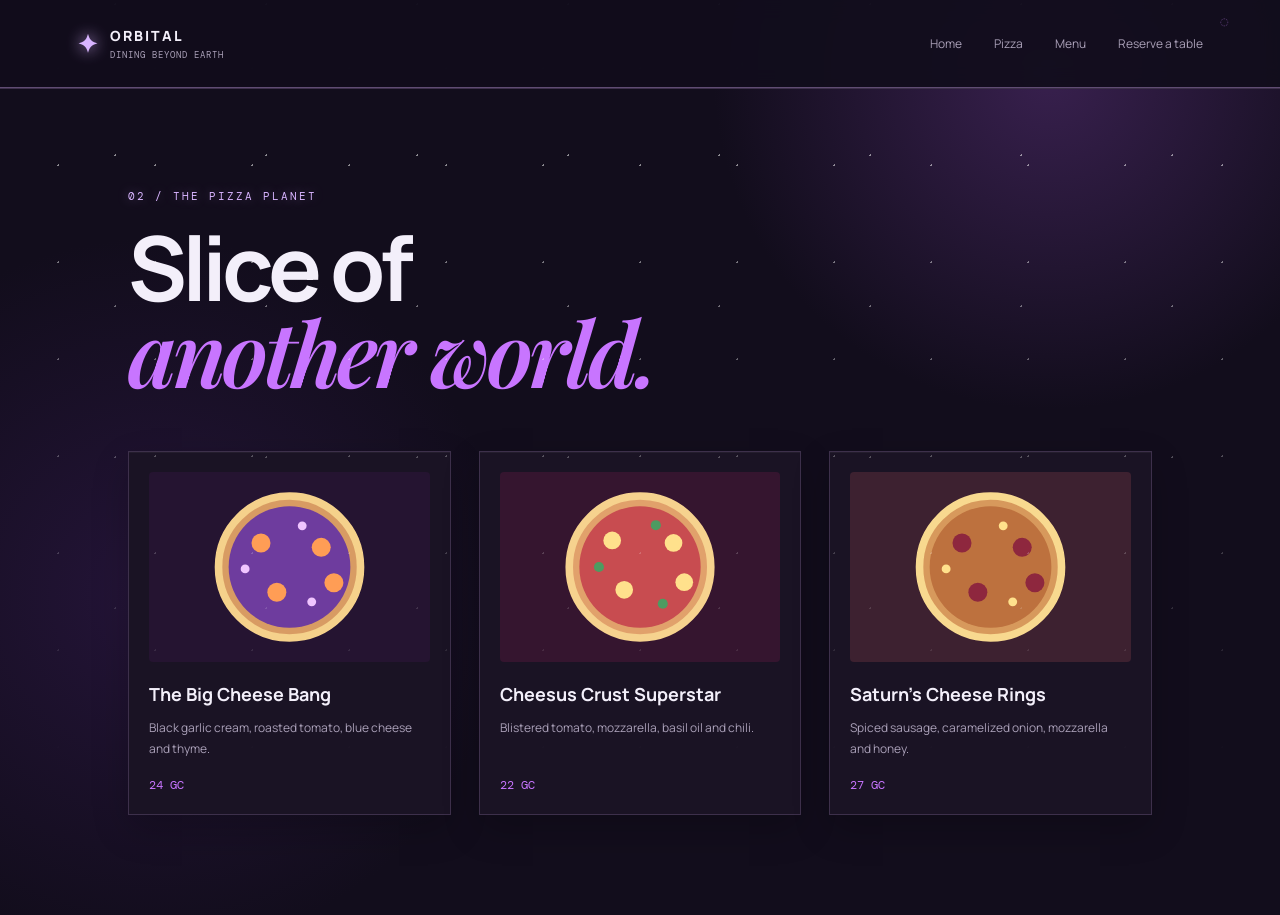
==== pizza.html @ 0a369901 "split restaurant sections into separate pages" ====
<!doctype html><html lang="en"><head><meta charset="UTF-8"><meta name="viewport" content="width=device-width,initial-scale=1"><title>ORBITAL — Pizza</title><link rel="stylesheet" href="styles.css"></head><body><div class="stars"></div><header class="nav"><a class="brand" href="index.html"><span class="brand-mark">✦</span><span>ORBITAL<small>DINING BEYOND EARTH</small></span></a><nav><a href="index.html">Home</a><a href="pizza.html">Pizza</a><a href="menu.html">Menu</a><a href="reserve.html">Reserve a table</a></nav></header><main><section class="pizza page-section"><div class="section-kicker">02 / THE PIZZA PLANET</div><h2>Slice of<br><em>another world.</em></h2><div class="pizza-grid"><article><img src="pizza-purple.svg" alt="The Big Cheese Bang pizza"><h3>The Big Cheese Bang</h3><p>Black garlic cream, roasted tomato, blue cheese and thyme.</p><strong>24 GC</strong></article><article><img src="pizza-red.svg" alt="Cheesus Crust Superstar pizza"><h3>Cheesus Crust Superstar</h3><p>Blistered tomato, mozzarella, basil oil and chili.</p><strong>22 GC</strong></article><article><img src="pizza-gold.svg" alt="Saturn's Cheese Rings pizza"><h3>Saturn's Cheese Rings</h3><p>Spiced sausage, caramelized onion, mozzarella and honey.</p><strong>27 GC</strong></article></div></section></main></body></html>
---- styles.css ----
@import url('https://fonts.googleapis.com/css2?family=DM+Mono:wght@400;500&family=Manrope:wght@400;600;700;800&family=Playfair+Display:ital,wght@0,600;1,600;1,700&display=swap');
:root{--ink:#eff0ea;--muted:#9b9d98;--bg:#111311;--line:#363a35;--lime:#c8ef5f;--orange:#ff6e42}*{box-sizing:border-box}html{scroll-behavior:smooth}body{margin:0;background:var(--bg);color:var(--ink);font-family:Manrope, sans-serif}.stars{position:fixed;inset:0;opacity:.5;pointer-events:none;background-image:radial-gradient(#fff 1px,transparent 1px),radial-gradient(#fff 1px,transparent 1px);background-size:97px 97px,151px 151px;background-position:10px 20px,40px 80px;mask-image:linear-gradient(to bottom,#000,transparent 85%)}.nav{height:88px;border-bottom:1px solid var(--line);display:flex;align-items:center;justify-content:space-between;padding:0 6vw;position:sticky;top:0;background:#111311eF;backdrop-filter:blur(10px);z-index:5}.brand{display:flex;gap:10px;align-items:center;color:var(--ink);font-size:14px;font-weight:800;letter-spacing:2px;text-decoration:none}.brand small{display:block;color:var(--muted);font:9px 'DM Mono';letter-spacing:1px;margin-top:4px}.brand-mark{color:var(--lime);font-size:25px}.nav nav{display:flex;gap:32px}.nav nav a,.cart-link,.text-link{color:var(--muted);text-decoration:none;font-size:12px}.nav nav a:hover,.text-link:hover{color:var(--lime)}.cart-link{color:var(--ink);border:1px solid var(--line);padding:10px 14px;border-radius:20px}.cart-link b{color:var(--bg);background:var(--lime);border-radius:10px;padding:2px 6px;margin-left:5px}.page-section,.welcome{padding:100px 10vw;max-width:1500px;margin:auto}.hero{min-height:600px;display:flex;align-items:center;justify-content:space-between;overflow:hidden}.eyebrow,.section-kicker{font:11px 'DM Mono';letter-spacing:2px;color:var(--lime)}h1,h2{font-size:clamp(52px,7vw,105px);line-height:.94;margin:22px 0;font-weight:700;letter-spacing:-5px}h1 em,h2 em{font-family:'Playfair Display';font-weight:600;color:var(--orange);letter-spacing:-4px}.lead{color:var(--muted);max-width:430px;line-height:1.8;font-size:14px}.hero-actions{display:flex;align-items:center;gap:25px;margin-top:35px}.button{border:0;padding:15px 20px;border-radius:2px;font:600 12px Manrope;cursor:pointer}.button.primary{background:var(--lime);color:#111}.button span{padding-left:18px;font-size:16px}.hero-orbit{width:38vw;height:410px;position:relative}.planet{width:220px;height:220px;border-radius:50%;background:radial-gradient(circle at 30% 25%,#efb27e,#b74434 42%,#341c23 75%);position:absolute;top:90px;left:25%;box-shadow:0 0 80px #ea603d66;display:grid;place-items:center;font-size:35px;color:#ffdc93}.ring{position:absolute;border:1px solid #c8ef5f77;border-radius:50%;transform:rotate(-22deg)}.ring-one{width:420px;height:145px;top:130px;left:5%}.ring-two{width:510px;height:190px;top:105px;left:-5%;border-color:#fff4}.orbit-label{position:absolute;right:0;bottom:50px;color:var(--muted);font:10px 'DM Mono';line-height:2}.orbit-label strong{color:var(--lime);font-weight:400}.welcome{border-top:1px solid var(--line);display:grid;grid-template-columns:1fr 2fr 1fr;gap:50px}.welcome h2,.reserve h2{font-size:48px;letter-spacing:-3px;margin-top:0}.welcome p,.reserve p{color:var(--muted);font-size:14px;line-height:1.8;max-width:430px}.stat{display:flex;gap:15px;align-items:center;justify-content:flex-end}.stat strong{font-size:50px}.stat span{font:10px 'DM Mono';color:var(--muted);line-height:1.7}.stat i{color:var(--lime);font-style:normal;letter-spacing:3px}.menu-section{background:#171a16;max-width:none;padding-left:10vw;padding-right:10vw}.section-head{display:flex;justify-content:space-between;align-items:end}.section-head h2{font-size:60px;margin-bottom:8px}.section-head p{color:var(--muted)}.pill-note{font:11px 'DM Mono';color:var(--lime);border:1px solid #41502a;padding:12px 16px}.menu-category{margin-top:58px}.menu-category>h3{font:13px 'DM Mono';color:var(--lime);text-transform:uppercase;letter-spacing:2px;border-bottom:1px solid var(--line);padding-bottom:15px}.menu-category>h3 span{float:right}.dish-list{display:grid;grid-template-columns:1fr 1fr;gap:0 50px}.dish{padding:24px 0;display:flex;gap:18px;border-bottom:1px solid #292d29}.dish-art{min-width:65px;height:65px;border-radius:50%;background:#292e27;color:var(--lime);display:grid;place-items:center;font-size:27px}.dish-info{flex:1}.dish-title{display:flex;justify-content:space-between}.dish h4{margin:0;font-size:16px}.dish-title strong{font:13px 'DM Mono';color:var(--orange)}.dish p{font-size:12px;line-height:1.6;color:var(--muted);margin:8px 0 13px}.dish-bottom{display:flex;justify-content:space-between;align-items:center}.stars{display:flex}.star{background:none;border:0;padding:0 2px;color:#454a42;font-size:15px;cursor:pointer}.star.active{color:var(--lime)}.add{border:1px solid var(--line);background:transparent;color:var(--ink);padding:6px 10px;border-radius:2px;font:11px 'DM Mono';cursor:pointer}.add:hover{border-color:var(--lime);color:var(--lime)}.reserve{display:grid;grid-template-columns:1fr 1fr;gap:100px}.reserve h2{font-size:55px}.reserve form{display:grid;gap:20px;align-content:center}.reserve label{font:10px 'DM Mono';color:var(--muted);display:grid;gap:8px}.reserve input,.reserve select{background:transparent;color:var(--ink);border:0;border-bottom:1px solid var(--line);padding:10px 0;font:14px Manrope;outline:0}.reserve select option{background:var(--bg)}.form-message{color:var(--lime)!important;margin:0!important}.bookings{padding:35px 10vw;background:#171a16}.bookings h3{font-size:25px}.booking{display:flex;justify-content:space-between;border-top:1px solid var(--line);padding:16px 0;color:var(--muted);font:12px 'DM Mono'}.booking strong{color:var(--ink);font-family:Manrope}.muted{color:var(--muted);font-size:13px}.cart-drawer{position:fixed;right:-410px;top:0;bottom:0;width:390px;background:#20241e;z-index:10;padding:30px;transition:right .3s;box-shadow:-20px 0 50px #0008}.cart-drawer.open{right:0}.cart-head{display:flex;justify-content:space-between;border-bottom:1px solid var(--line);padding-bottom:20px}.cart-head h3{margin:0}.cart-head button{background:none;color:var(--ink);border:0;font-size:28px;cursor:pointer}.cart-item{display:flex;justify-content:space-between;padding:17px 0;border-bottom:1px solid var(--line);font-size:13px}.cart-item small{display:block;color:var(--muted);font:10px 'DM Mono';margin-top:5px}.cart-item button{border:0;background:#32382f;color:var(--ink);width:24px;height:24px;cursor:pointer}.cart-item b{padding:0 8px}.cart-summary{position:absolute;bottom:30px;left:30px;right:30px;font:12px 'DM Mono';line-height:2.5}.cart-summary div{display:flex;justify-content:space-between}.discount{color:var(--lime)}.total{border-top:1px solid var(--line);font-size:17px;padding-top:8px;margin-top:10px}.cart-summary p{color:var(--lime);font-size:11px;line-height:1.3}.full{width:100%;margin-top:12px}.toast{position:fixed;bottom:25px;left:50%;transform:translate(-50%,20px);background:var(--lime);color:#111;padding:13px 20px;font:11px 'DM Mono';opacity:0;transition:.25s;z-index:20}.toast.show{opacity:1;transform:translate(-50%,0)}
@media(max-width:800px){.nav{padding:0 5vw}.nav nav{display:none}.page-section,.welcome{padding:70px 7vw}.hero{display:block;min-height:720px}.hero-orbit{width:100%;margin-top:35px}.welcome,.reserve{display:block}.stat{justify-content:flex-start;margin-top:35px}.dish-list{grid-template-columns:1fr}.section-head{display:block}.pill-note{display:inline-block;margin-top:20px}.reserve form{margin-top:40px}.cart-drawer{width:100%;right:-100%}}

/* Purple palette */
:root{--ink:#f3effa;--muted:#aaa0b8;--bg:#120d1c;--line:#3d304b;--lime:#d8b4ff;--orange:#c875ff}
body{background:var(--bg)}
.nav{background:#120d1ceF}
.planet{background:radial-gradient(circle at 30% 25%,#e4b8ff,#8d45b9 42%,#291535 75%);box-shadow:0 0 80px #ad55e866;color:#f0d5ff}
.menu-section,.bookings{background:#1a1324}
.cart-drawer{background:#251b31}
.pizza{border-top:1px solid var(--line)}.pizza-intro{display:flex;justify-content:space-between;align-items:end}.pizza-intro h2{font-size:60px}.pizza-intro p{max-width:420px;color:var(--muted);font-size:14px;line-height:1.8}.pizza-signal{font:10px 'DM Mono';color:var(--muted);line-height:2}.pizza-signal strong{color:var(--lime);font-weight:400}.pizza-grid{display:grid;grid-template-columns:repeat(3,1fr);gap:28px;margin-top:55px}.pizza-grid article{border:1px solid var(--line);padding:20px;background:#1a1324}.pizza-grid h3{margin:20px 0 8px;font-size:18px}.pizza-grid p{color:var(--muted);font-size:12px;line-height:1.7;min-height:42px}.pizza-grid article>strong{font:12px 'DM Mono';color:var(--orange)}.pizza-disc{height:190px;border-radius:50%;display:grid;place-items:center;font-size:55px;color:#f3dcff;box-shadow:inset 0 0 35px #0008}.pizza-purple{background:radial-gradient(circle at 35% 30%,#d99cff,#713799 50%,#271330)}.pizza-red{background:radial-gradient(circle at 35% 30%,#ffbd9d,#ae3d68 50%,#36152e)}.pizza-gold{background:radial-gradient(circle at 35% 30%,#ffe394,#bd7545 50%,#402136)}
.pizza-logo{display:flex;align-items:center;gap:12px;color:var(--lime);font-size:38px;font-weight:800;margin-bottom:25px}.pizza-logo span{font:10px 'DM Mono';letter-spacing:2px;line-height:1.5}.pizza-logo b{color:var(--ink);font-weight:400}.pizza-add{display:block;margin-top:14px}.pizza-builder{margin-top:50px;border:1px solid var(--line);padding:25px;display:flex;gap:25px;align-items:center;flex-wrap:wrap}.pizza-builder h3{width:100%;margin:0;color:var(--lime);font:13px 'DM Mono';text-transform:uppercase;letter-spacing:1px}.pizza-builder label,.toppings{font:11px 'DM Mono';color:var(--muted)}.pizza-builder select{display:block;margin-top:8px;background:#251b31;color:var(--ink);border:1px solid var(--line);padding:9px;font:11px 'DM Mono'}.toppings{display:flex;gap:14px;flex-wrap:wrap;align-items:center}.toppings span{color:var(--lime)}.toppings label{color:var(--ink)}
.pizza-grid article>img{display:block;width:100%;height:190px;object-fit:cover;border-radius:4px}
@media(max-width:800px){.pizza-intro{display:block}.pizza-grid{grid-template-columns:1fr}}
.home-link{display:inline-block;margin-top:18px}.rating-stars{color:var(--lime);letter-spacing:3px;font-size:14px;margin-bottom:7px}.stat small{font-size:9px}.feature-grid,.review-grid{display:grid;grid-template-columns:repeat(3,1fr);gap:24px;margin-top:35px}.home-features,.reviews{border-top:1px solid var(--line)}.home-features{padding-top:75px;padding-bottom:85px}.feature-grid article,.review-grid article{border:1px solid var(--line);padding:28px;background:#17111f}.feature-icon{color:var(--orange);font-size:26px}.feature-grid h3{font-size:17px;margin:23px 0 10px}.feature-grid p,.review-grid p{color:var(--muted);font-size:12px;line-height:1.8;margin:0}.reviews{padding-top:85px}.reviews-head{display:flex;justify-content:space-between;align-items:end}.reviews h2{font-size:58px}.reviews-head p{color:var(--muted);font-size:13px;max-width:245px;line-height:1.7}.review-grid article{background:transparent}.review-grid small{display:block;color:var(--muted);font:10px 'DM Mono';margin-top:20px}@media(max-width:800px){.feature-grid,.review-grid{grid-template-columns:1fr}.reviews-head{display:block}.reviews h2{font-size:48px}}
.launch-panel{border-top:1px solid var(--line);padding-top:75px}.launch-panel h2{font-size:54px;margin-bottom:38px}.launch-grid{display:grid;grid-template-columns:repeat(3,1fr);gap:18px}.launch-card{display:flex;flex-direction:column;gap:13px;border:1px solid var(--line);padding:24px;color:var(--ink);text-decoration:none;background:#17111f;transition:.2s}.launch-card:hover{border-color:var(--lime);transform:translateY(-4px);box-shadow:0 0 25px #c875ff22}.launch-card span{color:var(--orange);font:10px 'DM Mono'}.launch-card strong{font-size:17px}.launch-card small{color:var(--muted);font:10px 'DM Mono';line-height:1.6}@media(max-width:800px){.launch-grid{grid-template-columns:1fr}}
.slot-legend{display:flex;align-items:center;gap:10px;margin-top:28px;color:var(--muted);font:10px 'DM Mono'}.slot{border:1px solid var(--lime);padding:8px 10px;color:var(--lime)}
.rating-form{color:var(--muted);font-size:12px}.rating-form p{margin:0 0 10px}.overall-rating{display:flex;gap:4px}.overall-rating button{background:none;border:0;color:#554b60;font-size:25px;padding:0;cursor:pointer}.overall-rating button:hover,.overall-rating button.selected{color:var(--lime)}.rating-form small{display:block;font:10px 'DM Mono';margin-top:10px}
.rating-form textarea{display:block;width:260px;min-height:72px;margin:14px 0 10px;background:#17111f;border:1px solid var(--line);color:var(--ink);padding:10px;font:11px Manrope;resize:vertical}.rating-form textarea:focus{outline:1px solid var(--lime)}.rating-form .button{padding:10px 13px}
.slot-legend .occupied,.slot-token.occupied{color:#756b7f;border-color:#51465a}.booking-slots{display:flex;flex-wrap:wrap;gap:8px;max-width:430px;margin-top:25px}.slot-date{width:100%;font:10px 'DM Mono';color:var(--muted)}.slot-token{background:transparent;border:1px solid var(--lime);color:var(--lime);padding:9px 10px;font:10px 'DM Mono';cursor:pointer}.slot-token small{display:block;font-size:8px;margin-top:4px;opacity:.7}.slot-token:hover,.slot-token.selected{background:var(--lime);color:var(--bg)}.slot-token.occupied{cursor:not-allowed;text-decoration:line-through}
body{background:radial-gradient(circle at 82% 8%,#38204e 0,transparent 25%),radial-gradient(circle at 12% 65%,#241438 0,transparent 28%),var(--bg);overflow-x:hidden}.stars{opacity:.65}.nav{border-bottom-color:#604c73}.nav:after{content:'◌';position:absolute;right:4%;top:14px;color:#9b65c7;font-size:10px;opacity:.7}.brand-mark{filter:drop-shadow(0 0 8px var(--lime))}.button.primary{box-shadow:0 0 22px #d8b4ff33;transition:transform .2s,box-shadow .2s}.button.primary:hover{transform:translateY(-2px);box-shadow:0 0 28px #d8b4ff66}.hero{position:relative}.hero:before{content:'';position:absolute;width:280px;height:280px;border:1px solid #c875ff22;border-radius:50%;right:2%;top:9%;box-shadow:0 0 70px #c875ff12;pointer-events:none}.planet{border:1px solid #f0d5ff55}.section-kicker{color:var(--lime);text-shadow:0 0 12px #d8b4ff66}.feature-grid article,.review-grid article,.pizza-grid article{box-shadow:inset 0 1px #ffffff0b,0 14px 35px #0003;transition:transform .2s,border-color .2s}.feature-grid article:hover,.review-grid article:hover,.pizza-grid article:hover{transform:translateY(-4px);border-color:#9b65c7}.feature-icon{filter:drop-shadow(0 0 7px #c875ff88)}.menu-category>h3{color:var(--lime);text-shadow:0 0 10px #d8b4ff44}.dish-art{box-shadow:inset 0 0 20px #0006,0 0 15px #c875ff18}.add,.slot-token{transition:background .2s,color .2s,border-color .2s}.add:focus-visible,.button:focus-visible,.slot-token:focus-visible,.overall-rating button:focus-visible,.nav a:focus-visible{outline:2px solid var(--lime);outline-offset:3px}.reserve input:focus,.reserve select:focus{border-color:var(--lime)}
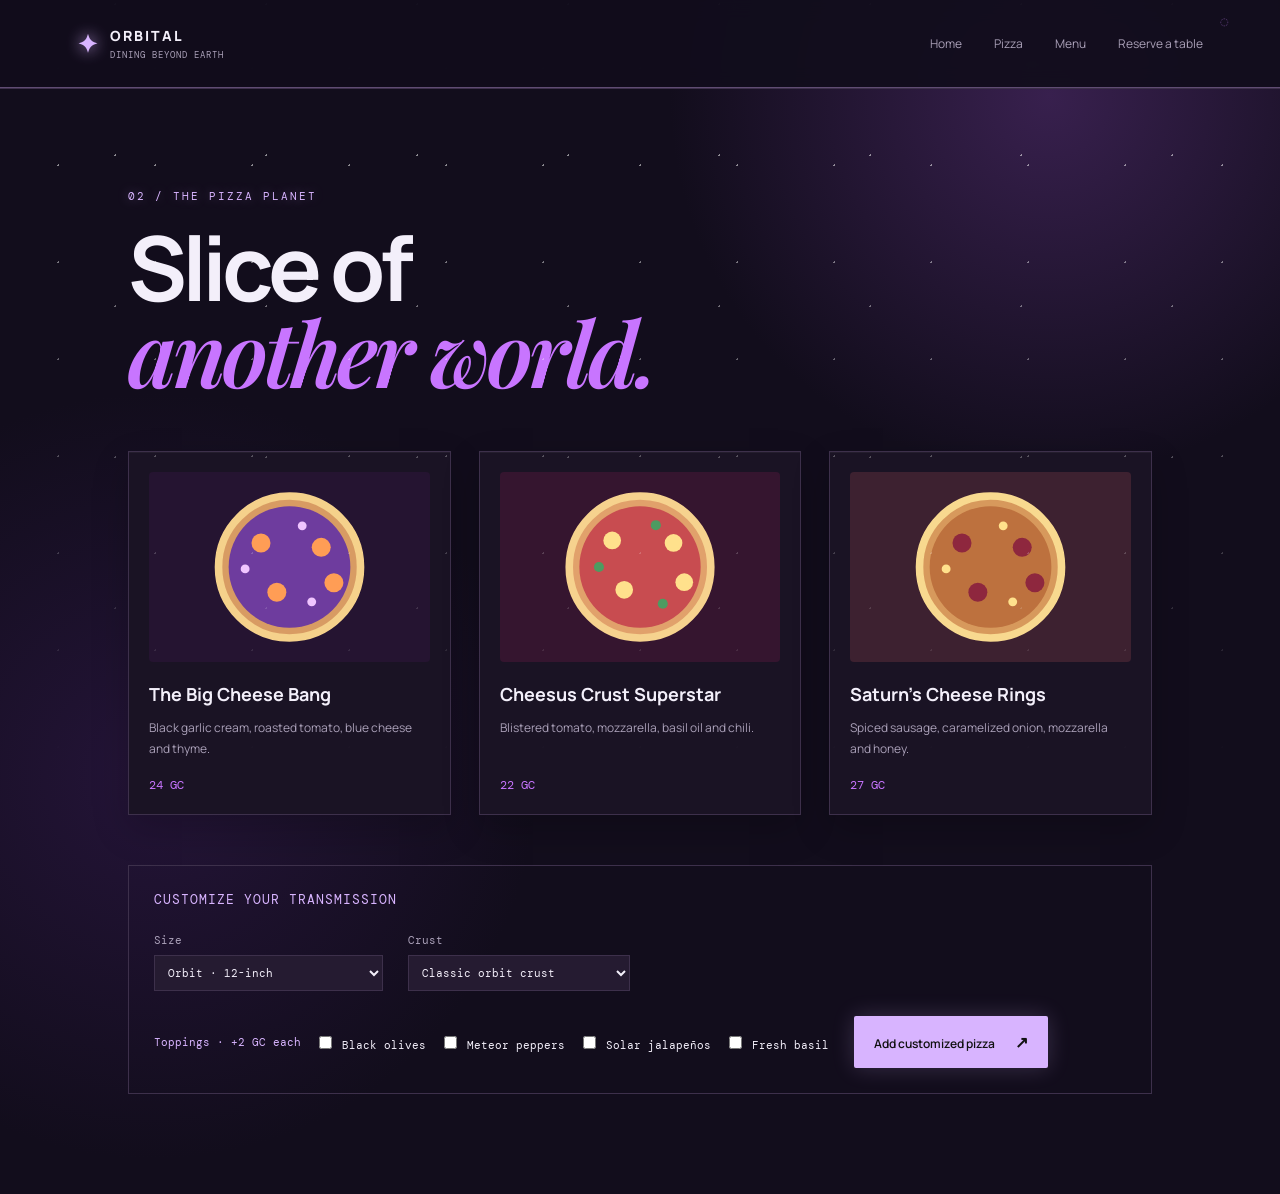
==== commit 63514074: "restore pizza customization board" ====
--- a/pizza.html
+++ b/pizza.html
@@ -1 +1 @@
-<!doctype html><html lang="en"><head><meta charset="UTF-8"><meta name="viewport" content="width=device-width,initial-scale=1"><title>ORBITAL — Pizza</title><link rel="stylesheet" href="styles.css"></head><body><div class="stars"></div><header class="nav"><a class="brand" href="index.html"><span class="brand-mark">✦</span><span>ORBITAL<small>DINING BEYOND EARTH</small></span></a><nav><a href="index.html">Home</a><a href="pizza.html">Pizza</a><a href="menu.html">Menu</a><a href="reserve.html">Reserve a table</a></nav></header><main><section class="pizza page-section"><div class="section-kicker">02 / THE PIZZA PLANET</div><h2>Slice of<br><em>another world.</em></h2><div class="pizza-grid"><article><img src="pizza-purple.svg" alt="The Big Cheese Bang pizza"><h3>The Big Cheese Bang</h3><p>Black garlic cream, roasted tomato, blue cheese and thyme.</p><strong>24 GC</strong></article><article><img src="pizza-red.svg" alt="Cheesus Crust Superstar pizza"><h3>Cheesus Crust Superstar</h3><p>Blistered tomato, mozzarella, basil oil and chili.</p><strong>22 GC</strong></article><article><img src="pizza-gold.svg" alt="Saturn's Cheese Rings pizza"><h3>Saturn's Cheese Rings</h3><p>Spiced sausage, caramelized onion, mozzarella and honey.</p><strong>27 GC</strong></article></div></section></main></body></html>
+<!doctype html><html lang="en"><head><meta charset="UTF-8"><meta name="viewport" content="width=device-width,initial-scale=1"><title>ORBITAL — Pizza</title><link rel="stylesheet" href="styles.css"></head><body><div class="stars"></div><header class="nav"><a class="brand" href="index.html"><span class="brand-mark">✦</span><span>ORBITAL<small>DINING BEYOND EARTH</small></span></a><nav><a href="index.html">Home</a><a href="pizza.html">Pizza</a><a href="menu.html">Menu</a><a href="reserve.html">Reserve a table</a></nav></header><main><section class="pizza page-section"><div class="section-kicker">02 / THE PIZZA PLANET</div><h2>Slice of<br><em>another world.</em></h2><div class="pizza-grid"><article><img src="pizza-purple.svg" alt="The Big Cheese Bang pizza"><h3>The Big Cheese Bang</h3><p>Black garlic cream, roasted tomato, blue cheese and thyme.</p><strong>24 GC</strong></article><article><img src="pizza-red.svg" alt="Cheesus Crust Superstar pizza"><h3>Cheesus Crust Superstar</h3><p>Blistered tomato, mozzarella, basil oil and chili.</p><strong>22 GC</strong></article><article><img src="pizza-gold.svg" alt="Saturn's Cheese Rings pizza"><h3>Saturn’s Cheese Rings</h3><p>Spiced sausage, caramelized onion, mozzarella and honey.</p><strong>27 GC</strong></article></div><div class="pizza-builder"><h3>Customize your transmission</h3><label>Size <select><option>Orbit · 12-inch</option><option>Supernova · 16-inch (+4 GC)</option></select></label><label>Crust <select><option>Classic orbit crust</option><option>Garlic comet crust</option><option>Stuffed moon-crust (+3 GC)</option></select></label><div class="toppings"><span>Toppings · +2 GC each</span><label><input type="checkbox"> Black olives</label><label><input type="checkbox"> Meteor peppers</label><label><input type="checkbox"> Solar jalapeños</label><label><input type="checkbox"> Fresh basil</label></div><button class="button primary" type="button">Add customized pizza <span>↗</span></button></div></section></main></body></html>
